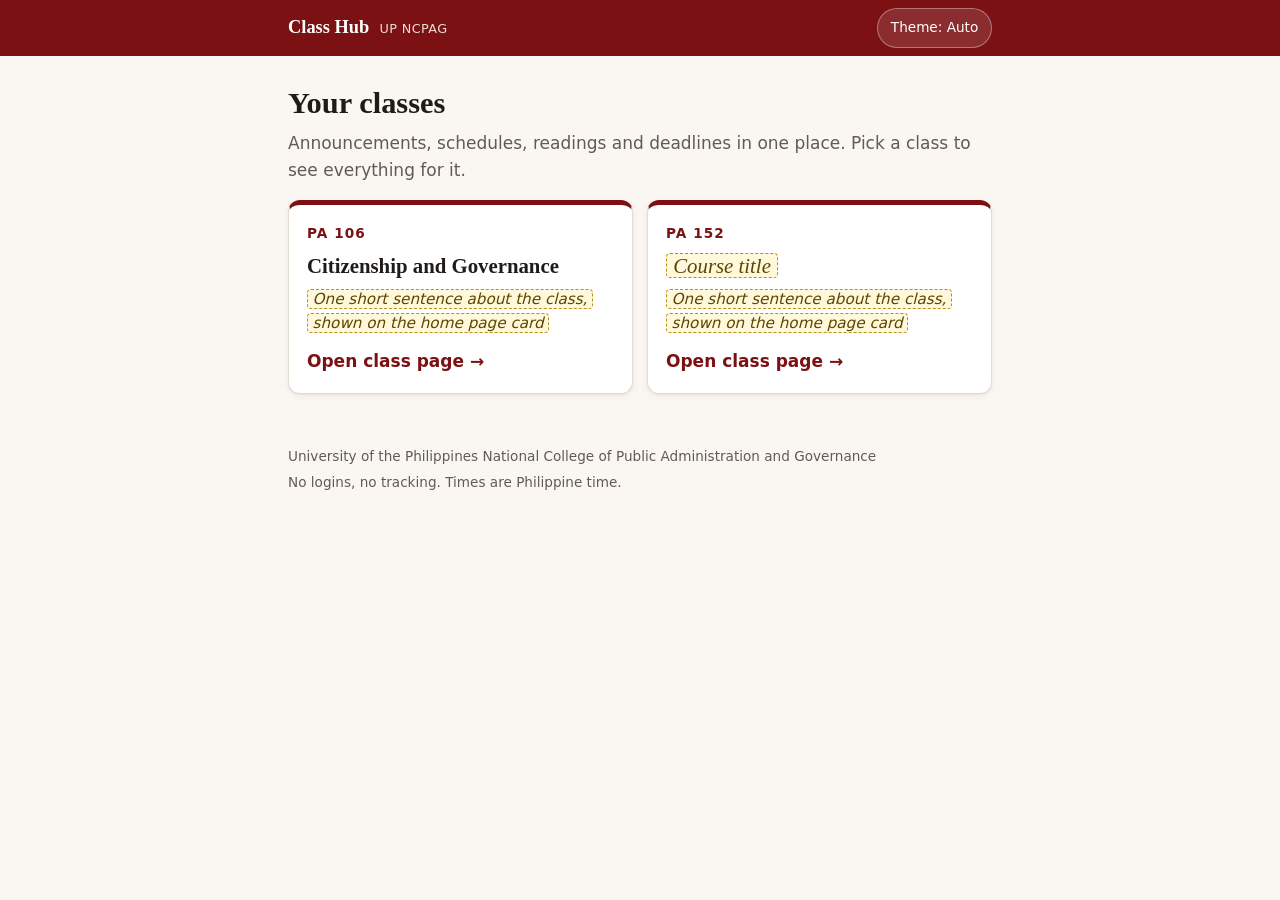
==== index.html @ 7b1af93d "Build Class Hub: mobile-first class info site for PA 106 and PA 152 Content comes from one editable " ====
<!doctype html>
<html lang="en">
<head>
  <meta charset="utf-8">
  <meta name="viewport" content="width=device-width, initial-scale=1">
  <title>Class Hub</title>
  <meta name="description" content="Announcements, schedules, readings and deadlines for PA 106 and PA 152 at UP NCPAG.">
  <meta name="color-scheme" content="light dark">
  <meta name="theme-color" content="#7b1113">
  <link rel="icon" href="assets/favicon.svg" type="image/svg+xml">
  <script>try{var t=localStorage.getItem('theme');if(t==='light'||t==='dark')document.documentElement.setAttribute('data-theme',t)}catch(e){}</script>
  <link rel="stylesheet" href="assets/style.css">
</head>
<body data-page="home">
  <a class="skip" href="#main">Skip to content</a>
  <header class="topbar">
    <div class="wrap topbar-inner">
      <a class="brand" href="./">Class Hub <span>UP NCPAG</span></a>
      <button id="theme-toggle" class="theme-btn" type="button">Theme: Auto</button>
    </div>
  </header>

  <main id="main" class="wrap">
    <section class="intro">
      <h1>Your classes</h1>
      <p>Announcements, schedules, readings and deadlines in one place. Pick a class to see everything for it.</p>
    </section>
    <div id="cards" class="cards"></div>
    <noscript>
      <div class="card">
        <p>This site needs JavaScript to display nicely. You can still read the class files directly:
          <a href="content/pa106.md">PA 106</a> · <a href="content/pa152.md">PA 152</a></p>
      </div>
    </noscript>
  </main>

  <footer class="footer wrap">
    <p>University of the Philippines National College of Public Administration and Governance</p>
    <p>No logins, no tracking. Times are Philippine time.</p>
  </footer>
  <script src="assets/app.js"></script>
</body>
</html>
---- assets/style.css ----
/* Class Hub — styles. System fonts only (fast on any phone, no outside requests). */

:root {
  --bg: #faf7f2;
  --surface: #ffffff;
  --surface-2: #f3eee7;
  --text: #1f1b18;
  --muted: #625a53;
  --border: #e3dcd2;
  --accent: #7b1113;        /* UP maroon */
  --accent-soft: #f7e8e8;
  --green: #0b5a33;         /* UP green */
  --green-soft: #e3f1e8;
  --amber: #7a4a00;
  --amber-soft: #fdefd6;
  --red: #a3161a;
  --red-soft: #fbe3e3;
  --ph-bg: #fff8db;
  --ph-border: #b8901c;
  --ph-text: #5c4600;
  --shadow: 0 1px 2px rgba(40, 20, 10, .06), 0 2px 8px rgba(40, 20, 10, .05);
  --radius: 12px;
  --serif: Georgia, "Times New Roman", serif;
  --sans: system-ui, -apple-system, "Segoe UI", Roboto, "Noto Sans", Arial, sans-serif;
  color-scheme: light;
}

@media (prefers-color-scheme: dark) {
  :root:not([data-theme="light"]) {
    --bg: #141211;
    --surface: #1e1b19;
    --surface-2: #27231f;
    --text: #ede8e2;
    --muted: #b0a79e;
    --border: #3a3430;
    --accent: #f0a3a5;
    --accent-soft: #3b1d1f;
    --green: #8bd3a8;
    --green-soft: #173123;
    --amber: #f4c27a;
    --amber-soft: #3a2b12;
    --red: #ff9c9c;
    --red-soft: #432022;
    --ph-bg: #2f2911;
    --ph-border: #a58a2e;
    --ph-text: #f1dc95;
    --shadow: none;
    color-scheme: dark;
  }
}
:root[data-theme="dark"] {
  --bg: #141211;
  --surface: #1e1b19;
  --surface-2: #27231f;
  --text: #ede8e2;
  --muted: #b0a79e;
  --border: #3a3430;
  --accent: #f0a3a5;
  --accent-soft: #3b1d1f;
  --green: #8bd3a8;
  --green-soft: #173123;
  --amber: #f4c27a;
  --amber-soft: #3a2b12;
  --red: #ff9c9c;
  --red-soft: #432022;
  --ph-bg: #2f2911;
  --ph-border: #a58a2e;
  --ph-text: #f1dc95;
  --shadow: none;
  color-scheme: dark;
}

*, *::before, *::after { box-sizing: border-box; }
html { -webkit-text-size-adjust: 100%; scroll-padding-top: 4.5rem; }
body {
  margin: 0;
  background: var(--bg);
  color: var(--text);
  font: 17px/1.6 var(--sans);
  overflow-wrap: break-word;
}
@media (prefers-reduced-motion: no-preference) { html { scroll-behavior: smooth; } }

a { color: var(--accent); text-underline-offset: 2px; }
a:hover { text-decoration-thickness: 2px; }
:focus-visible { outline: 3px solid var(--accent); outline-offset: 2px; border-radius: 4px; }
h1, h2, h3 { font-family: var(--serif); line-height: 1.25; margin: 0; font-weight: 700; }
code { font-size: .9em; background: var(--surface-2); padding: .1em .35em; border-radius: 4px; }
.small { font-size: .875rem; }
.muted { color: var(--muted); }

.wrap { max-width: 46rem; margin: 0 auto; padding: 0 16px; }
.skip { position: absolute; left: -999px; top: 0; background: var(--surface); padding: .5rem 1rem; z-index: 10; }
.skip:focus { left: 8px; top: 8px; }

/* ---------- Top bar ---------- */
.topbar {
  position: sticky; top: 0; z-index: 5;
  background: var(--accent);
  color: #fff;
}
:root[data-theme="dark"] .topbar { background: #3a1416; }
@media (prefers-color-scheme: dark) { :root:not([data-theme="light"]) .topbar { background: #3a1416; } }
.topbar-inner { display: flex; align-items: center; justify-content: space-between; gap: 12px; min-height: 56px; }
.brand { color: #fff; text-decoration: none; font-family: var(--serif); font-weight: 700; font-size: 1.15rem; white-space: nowrap; }
.brand span { font-family: var(--sans); font-weight: 400; font-size: .8rem; opacity: .85; margin-left: .35rem; letter-spacing: .03em; }
.theme-btn {
  font: inherit; font-size: .85rem;
  color: #fff; background: rgba(255,255,255,.12);
  border: 1px solid rgba(255,255,255,.35); border-radius: 999px;
  padding: .4rem .8rem; min-height: 40px; cursor: pointer; white-space: nowrap;
}
.theme-btn:hover { background: rgba(255,255,255,.22); }

/* ---------- Home ---------- */
.intro { padding: 1.75rem 0 1rem; }
.intro h1 { font-size: 1.9rem; }
.intro p { color: var(--muted); margin: .5rem 0 0; }

.cards { display: grid; gap: 14px; padding-bottom: 1rem; }
@media (min-width: 640px) { .cards { grid-template-columns: 1fr 1fr; } }

.card {
  display: block;
  background: var(--surface);
  border: 1px solid var(--border);
  border-radius: var(--radius);
  box-shadow: var(--shadow);
  padding: 18px;
}
.class-card { color: inherit; text-decoration: none; border-top: 5px solid var(--accent); display: flex; flex-direction: column; gap: .5rem; }
.class-card:hover { border-color: var(--accent); }
.class-card h2 { font-size: 1.3rem; }
.class-card .summary { margin: 0; color: var(--muted); font-size: .95rem; }
.class-card .go { margin-top: auto; padding-top: .25rem; color: var(--accent); font-weight: 600; }
.code {
  margin: 0; color: var(--accent);
  font-weight: 700; font-size: .85rem; letter-spacing: .08em; text-transform: uppercase;
}
.loading { color: var(--muted); font-weight: 400; }
.glance { list-style: none; margin: 0; padding: .6rem 0 0; border-top: 1px solid var(--border); font-size: .92rem; display: grid; gap: .35rem; }
.glance li { display: grid; grid-template-columns: 5.2rem 1fr; gap: .5rem; }

.k { font-weight: 700; }

/* ---------- Class page ---------- */
.loading-msg { color: var(--muted); padding: 2rem 0; }
.class-head { padding: 1.5rem 0 .75rem; }
.class-head h1 { font-size: 1.85rem; margin-top: .2rem; }
.meta { display: grid; grid-template-columns: repeat(auto-fit, minmax(10rem, 1fr)); gap: .5rem 1rem; margin: 1rem 0 0; }
.meta div { min-width: 0; }
.meta dt { font-size: .75rem; text-transform: uppercase; letter-spacing: .06em; color: var(--muted); }
.meta dd { margin: 0; font-weight: 500; }
.ph-note { font-size: .85rem; color: var(--muted); margin: 1rem 0 0; }

.jump {
  position: sticky; top: 56px; z-index: 4;
  display: flex; gap: 8px; overflow-x: auto; -webkit-overflow-scrolling: touch;
  background: var(--bg);
  margin: 0 -16px; padding: 10px 16px;
  border-bottom: 1px solid var(--border);
  scrollbar-width: none;
}
.jump::-webkit-scrollbar { display: none; }
.jump a {
  flex: none; text-decoration: none; color: var(--text);
  background: var(--surface); border: 1px solid var(--border);
  border-radius: 999px; padding: .35rem .85rem; font-size: .9rem; min-height: 36px;
  display: inline-flex; align-items: center;
}
.jump a:hover { border-color: var(--accent); color: var(--accent); }

.block { padding: 1.5rem 0 .5rem; }
.block > h2 { font-size: 1.35rem; margin-bottom: .85rem; padding-bottom: .4rem; border-bottom: 2px solid var(--accent-soft); }
.empty { color: var(--muted); font-style: italic; margin: 0; }

.prose > :first-child { margin-top: 0; }
.prose > :last-child { margin-bottom: 0; }
.prose p { margin: 0 0 .75rem; }
.prose ul, .prose ol { margin: 0 0 .75rem; padding-left: 1.25rem; }
.prose li { margin: .3rem 0; }
.prose .sub { font-size: 1.05rem; margin: 1rem 0 .4rem; }

/* Announcements */
.feed { list-style: none; margin: 0; padding: 0; display: grid; gap: 12px; }
.ann h3 { font-size: 1.12rem; margin: .15rem 0 .5rem; }
.when { margin: 0; font-size: .85rem; color: var(--muted); }
.ann .prose { font-size: 1rem; }

/* Badges */
.badge {
  display: inline-block; vertical-align: middle;
  font-family: var(--sans); font-size: .75rem; font-weight: 700; line-height: 1.4;
  padding: .1rem .5rem; border-radius: 999px; white-space: nowrap;
}
.badge.new { background: var(--green-soft); color: var(--green); }
.badge.urgent { background: var(--red-soft); color: var(--red); }
.badge.soon { background: var(--amber-soft); color: var(--amber); }
.badge.later { background: var(--surface-2); color: var(--muted); }
.badge.past { background: var(--surface-2); color: var(--muted); font-weight: 500; }

/* Deadlines */
.deadlines { list-style: none; margin: 0; padding: 0; display: grid; gap: 10px; }
.deadline {
  background: var(--surface); border: 1px solid var(--border); border-left: 5px solid var(--border);
  border-radius: var(--radius); padding: 12px 14px; box-shadow: var(--shadow);
}
.deadline.urgent { border-left-color: var(--red); }
.deadline.soon { border-left-color: var(--amber); }
.deadline.later { border-left-color: var(--green); }
.deadline.past { opacity: .75; box-shadow: none; }
.d-top { display: flex; flex-wrap: wrap; align-items: center; justify-content: space-between; gap: 6px; }
.d-date { font-size: .9rem; color: var(--muted); font-weight: 600; }
.d-date.tba { font-style: italic; font-weight: 400; }
.d-title { margin: .25rem 0 0; font-weight: 700; font-size: 1.05rem; }
.d-details { margin: .2rem 0 0; font-size: .95rem; color: var(--muted); }
.past-list { margin-top: 14px; }
.past-list summary { cursor: pointer; color: var(--muted); padding: .4rem 0; }
.past-list .deadlines { margin-top: 8px; }

/* Weekly topics */
.weeks { display: grid; gap: 8px; }
.week { background: var(--surface); border: 1px solid var(--border); border-radius: var(--radius); }
.week summary {
  cursor: pointer; list-style: none;
  display: grid; grid-template-columns: auto 1fr auto; gap: .1rem .75rem; align-items: baseline;
  padding: 12px 14px; min-height: 48px;
}
.week summary::-webkit-details-marker { display: none; }
.week summary::after { content: "+"; grid-column: 3; grid-row: 1; font-size: 1.25rem; line-height: 1; color: var(--accent); }
.week[open] summary::after { content: "–"; }
.week[open] summary { border-bottom: 1px solid var(--border); }
.w-label { grid-column: 1; grid-row: 1; font-weight: 700; color: var(--accent); white-space: nowrap; }
.w-dates { grid-column: 2; grid-row: 1; font-size: .85rem; color: var(--muted); }
.w-topic { grid-column: 1 / 3; grid-row: 2; font-weight: 600; }
.week .prose { padding: 12px 14px 14px; font-size: 1rem; }

/* Placeholders: obvious to the teacher, gentle for students */
.ph {
  display: inline; background: var(--ph-bg); color: var(--ph-text);
  border: 1px dashed var(--ph-border); border-radius: 4px;
  padding: 0 .3em; font-style: italic; font-weight: 400;
  -webkit-box-decoration-break: clone; box-decoration-break: clone;
}

.error h2 { font-size: 1.2rem; margin-bottom: .5rem; }
.error { margin: 1.5rem 0; }

/* ---------- Footer ---------- */
.footer { color: var(--muted); font-size: .85rem; padding-top: 2rem; padding-bottom: 2.5rem; }
.footer p { margin: .25rem 0; }

@media (max-width: 360px) {
  body { font-size: 16px; }
  .brand span { display: none; }
  .class-head h1, .intro h1 { font-size: 1.6rem; }
}
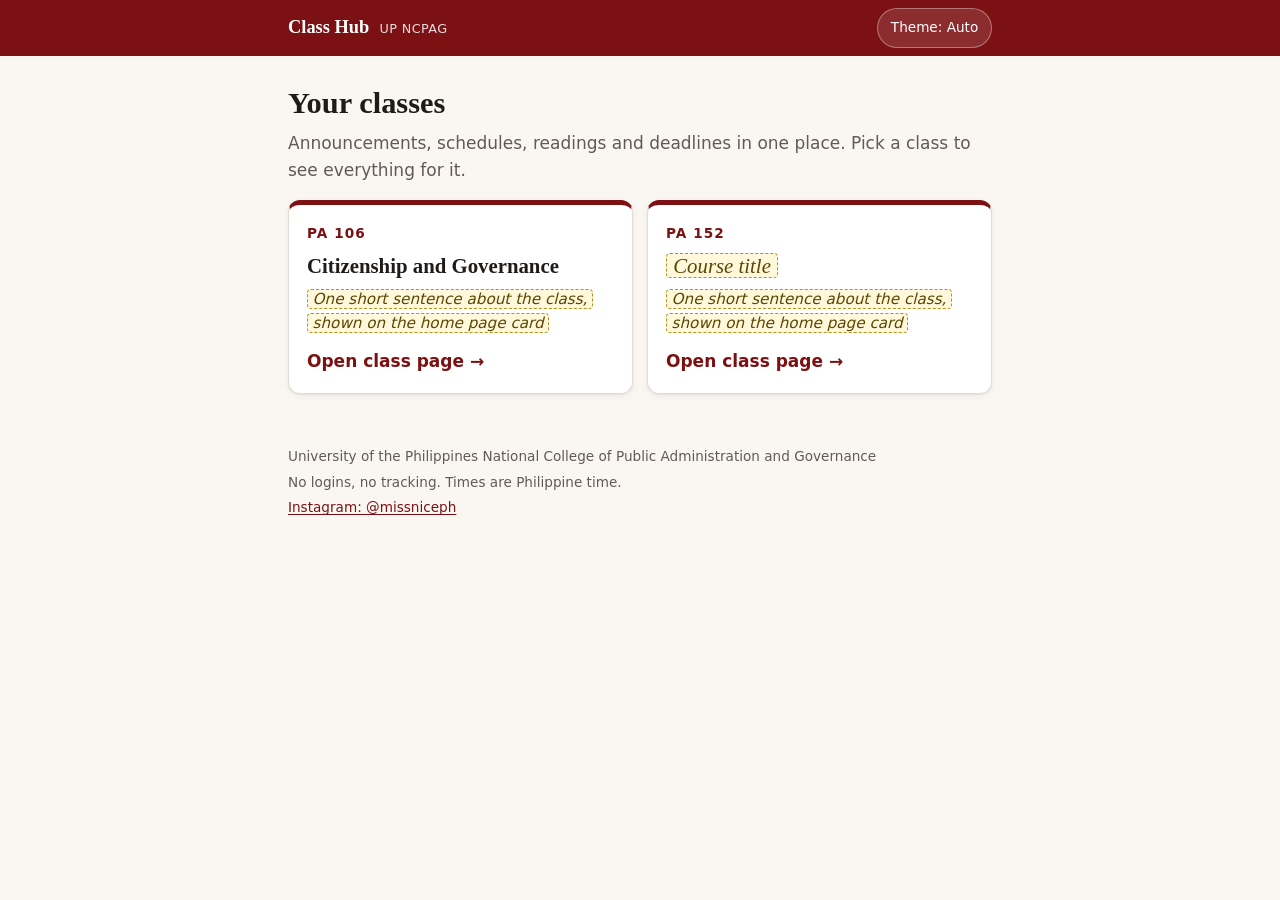
==== commit 8873bf85: "Quality pass: bug fixes, accessibility, share preview, README guide - Fix nested links on home cards" ====
--- a/index.html
+++ b/index.html
@@ -3,11 +3,23 @@
 <head>
   <meta charset="utf-8">
   <meta name="viewport" content="width=device-width, initial-scale=1">
-  <title>Class Hub</title>
-  <meta name="description" content="Announcements, schedules, readings and deadlines for PA 106 and PA 152 at UP NCPAG.">
+  <title>Class Hub · PA 106 &amp; PA 152 · UP NCPAG</title>
+  <meta name="description" content="Announcements, schedules, readings and deadlines for PA 106 and PA 152 at UP NCPAG, all in one place.">
   <meta name="color-scheme" content="light dark">
-  <meta name="theme-color" content="#7b1113">
+  <meta name="theme-color" content="#7b1113" media="(prefers-color-scheme: light)">
+  <meta name="theme-color" content="#3a1416" media="(prefers-color-scheme: dark)">
   <link rel="icon" href="assets/favicon.svg" type="image/svg+xml">
+  <link rel="apple-touch-icon" href="assets/apple-touch-icon.png">
+  <meta property="og:type" content="website">
+  <meta property="og:site_name" content="Class Hub">
+  <meta property="og:title" content="Class Hub · PA 106 &amp; PA 152 · UP NCPAG">
+  <meta property="og:description" content="Announcements, schedules, readings and deadlines for PA 106 and PA 152 at UP NCPAG, all in one place.">
+  <meta property="og:url" content="https://missniceph.github.io/class-hub/">
+  <meta property="og:image" content="https://missniceph.github.io/class-hub/assets/og-image.png">
+  <meta property="og:image:width" content="1200">
+  <meta property="og:image:height" content="630">
+  <meta property="og:image:alt" content="Class Hub: announcements, deadlines and readings for PA 106 and PA 152 at UP NCPAG">
+  <meta name="twitter:card" content="summary_large_image">
   <script>try{var t=localStorage.getItem('theme');if(t==='light'||t==='dark')document.documentElement.setAttribute('data-theme',t)}catch(e){}</script>
   <link rel="stylesheet" href="assets/style.css">
 </head>
@@ -25,7 +37,7 @@
       <h1>Your classes</h1>
       <p>Announcements, schedules, readings and deadlines in one place. Pick a class to see everything for it.</p>
     </section>
-    <div id="cards" class="cards"></div>
+    <div id="cards" class="cards" aria-live="polite"></div>
     <noscript>
       <div class="card">
         <p>This site needs JavaScript to display nicely. You can still read the class files directly:
@@ -37,6 +49,7 @@
   <footer class="footer wrap">
     <p>University of the Philippines National College of Public Administration and Governance</p>
     <p>No logins, no tracking. Times are Philippine time.</p>
+    <p><a href="https://www.instagram.com/missniceph/" rel="noopener noreferrer" target="_blank">Instagram: @missniceph</a></p>
   </footer>
   <script src="assets/app.js"></script>
 </body>
--- a/assets/style.css
+++ b/assets/style.css
@@ -71,7 +71,7 @@
 }
 
 *, *::before, *::after { box-sizing: border-box; }
-html { -webkit-text-size-adjust: 100%; scroll-padding-top: 4.5rem; }
+html { -webkit-text-size-adjust: 100%; scroll-padding-top: 8rem; /* room for the sticky top bar + section menu */ }
 body {
   margin: 0;
   background: var(--bg);
@@ -84,6 +84,7 @@
 a { color: var(--accent); text-underline-offset: 2px; }
 a:hover { text-decoration-thickness: 2px; }
 :focus-visible { outline: 3px solid var(--accent); outline-offset: 2px; border-radius: 4px; }
+.topbar :focus-visible { outline-color: #fff; }
 h1, h2, h3 { font-family: var(--serif); line-height: 1.25; margin: 0; font-weight: 700; }
 code { font-size: .9em; background: var(--surface-2); padding: .1em .35em; border-radius: 4px; }
 .small { font-size: .875rem; }
@@ -208,7 +209,7 @@
 .deadline.urgent { border-left-color: var(--red); }
 .deadline.soon { border-left-color: var(--amber); }
 .deadline.later { border-left-color: var(--green); }
-.deadline.past { opacity: .75; box-shadow: none; }
+.deadline.past { box-shadow: none; background: var(--surface-2); }
 .d-top { display: flex; flex-wrap: wrap; align-items: center; justify-content: space-between; gap: 6px; }
 .d-date { font-size: .9rem; color: var(--muted); font-weight: 600; }
 .d-date.tba { font-style: italic; font-weight: 400; }
@@ -227,8 +228,8 @@
   padding: 12px 14px; min-height: 48px;
 }
 .week summary::-webkit-details-marker { display: none; }
-.week summary::after { content: "+"; grid-column: 3; grid-row: 1; font-size: 1.25rem; line-height: 1; color: var(--accent); }
-.week[open] summary::after { content: "–"; }
+.week summary::after { content: "+"; content: "+" / ""; grid-column: 3; grid-row: 1; font-size: 1.25rem; line-height: 1; color: var(--accent); }
+.week[open] summary::after { content: "–"; content: "–" / ""; }
 .week[open] summary { border-bottom: 1px solid var(--border); }
 .w-label { grid-column: 1; grid-row: 1; font-weight: 700; color: var(--accent); white-space: nowrap; }
 .w-dates { grid-column: 2; grid-row: 1; font-size: .85rem; color: var(--muted); }
@@ -243,7 +244,7 @@
   -webkit-box-decoration-break: clone; box-decoration-break: clone;
 }
 
-.error h2 { font-size: 1.2rem; margin-bottom: .5rem; }
+.error h1 { font-size: 1.3rem; margin-bottom: .5rem; }
 .error { margin: 1.5rem 0; }
 
 /* ---------- Footer ---------- */
